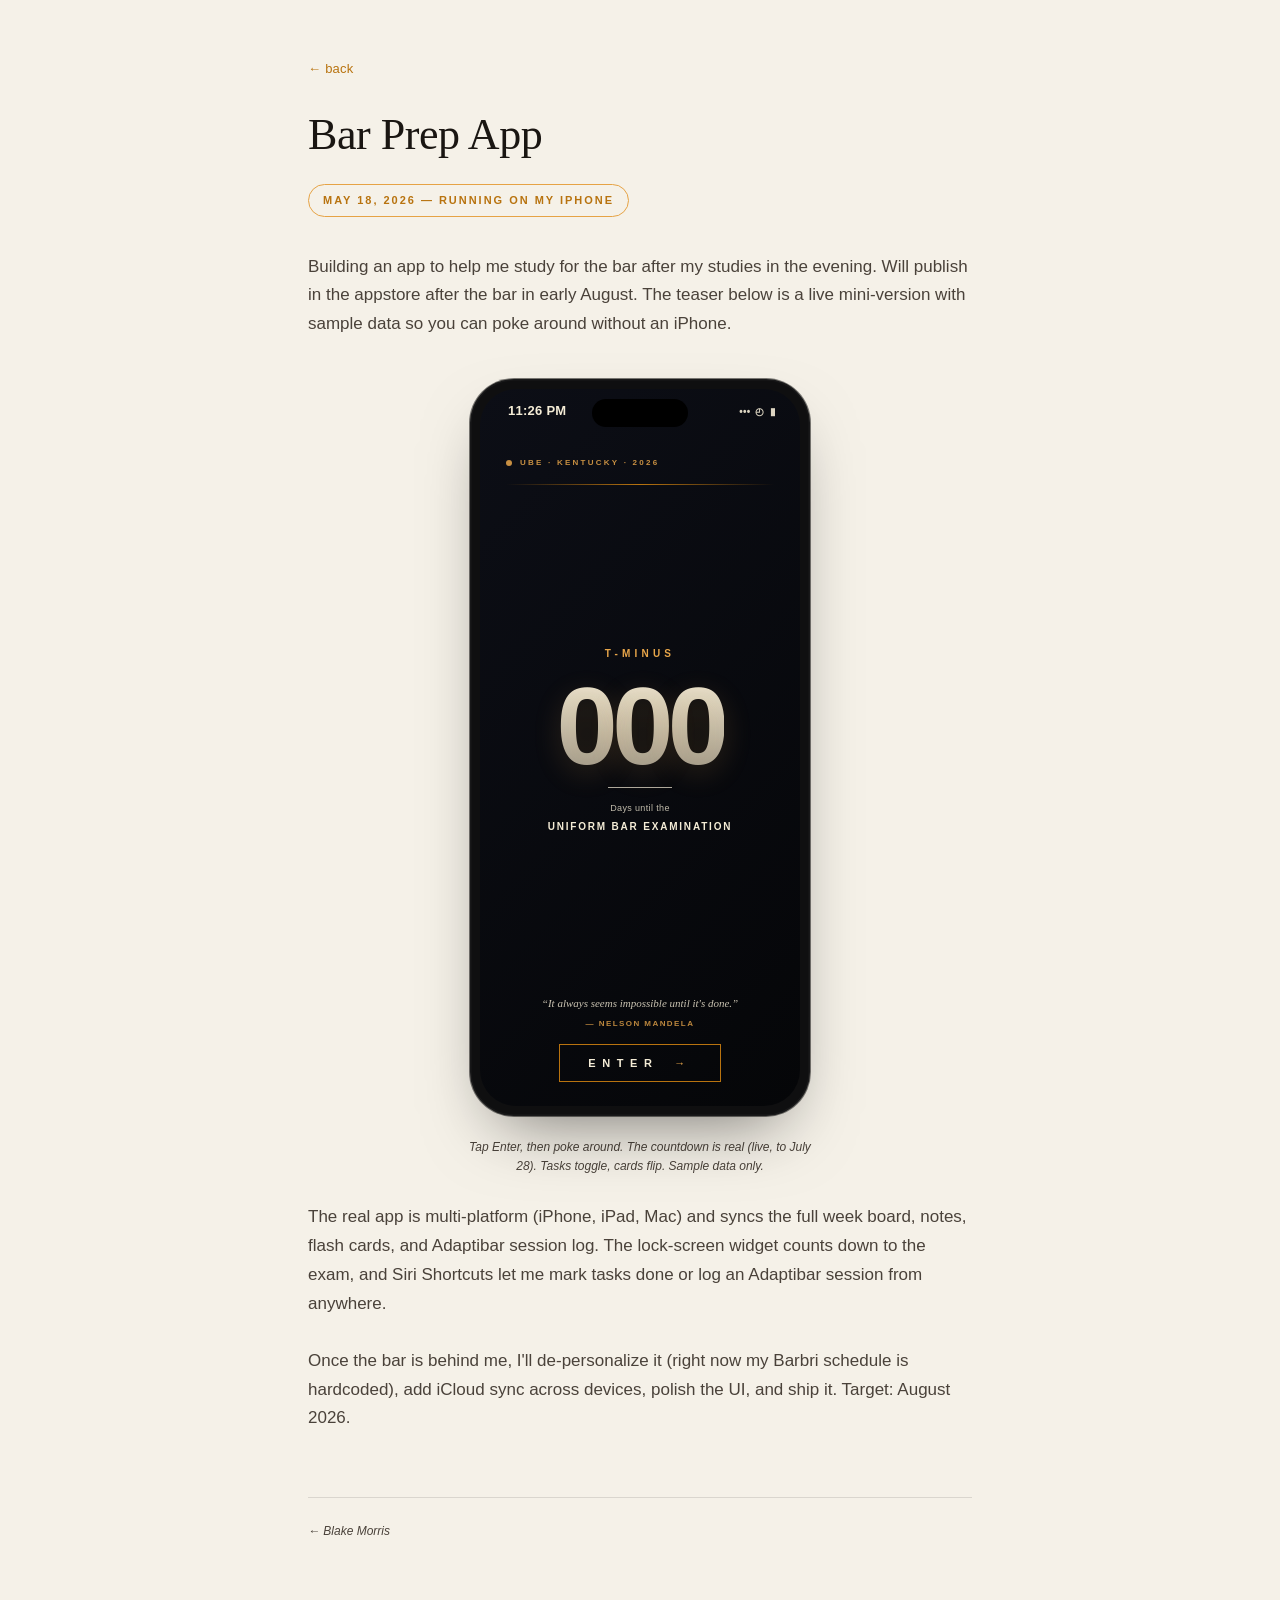
==== bar-prep/index.html @ eddaba99 "Add interactive teaser to /bar-prep/ Embeds a phone-framed live demo with three tabs (Plan, Today, C" ====
<!DOCTYPE html>
<html lang="en">
<head>
    <meta charset="UTF-8">
    <meta name="viewport" content="width=device-width, initial-scale=1, viewport-fit=cover">
    <title>Bar Prep App — Blake Morris</title>
    <meta name="description" content="An app to help me study for the bar exam. Live interactive demo. Will publish in the App Store after July 2026.">
    <meta name="theme-color" content="#f5f1e8">
    <meta property="og:type" content="website">
    <meta property="og:title" content="Bar Prep App">
    <meta property="og:description" content="An app to help me study for the bar exam. Live interactive demo. Will publish in the App Store after July 2026.">
    <meta property="og:url" content="https://blakewmorrisuk.github.io/bar-prep/">
    <meta name="twitter:card" content="summary">
    <link rel="stylesheet" href="/style.css">
    <link rel="stylesheet" href="/bar-prep/teaser.css">
</head>
<body>
    <main class="page page--sub">
        <a href="/" class="back-link">&larr; back</a>

        <h1 class="sub-title">Bar Prep App</h1>

        <span class="status-strip">May 18, 2026 — running on my iPhone</span>

        <p class="sub-body">Building an app to help me study for the bar after my studies in the evening. Will publish in the appstore after the bar in early August. The teaser below is a live mini-version with sample data so you can poke around without an iPhone.</p>

        <div class="teaser" aria-label="Interactive demo of the Bar Prep App">
            <div class="phone">
                <div class="phone-screen">
                    <div class="phone-notch" aria-hidden="true"></div>
                    <div class="phone-status">
                        <span class="phone-status-time">9:41</span>
                        <span class="phone-status-icons">
                            <span aria-hidden="true">•••</span>
                            <span aria-hidden="true">◴</span>
                            <span aria-hidden="true">▮</span>
                        </span>
                    </div>
                    <div class="phone-content" role="region" aria-live="polite"></div>
                    <nav class="tab-bar" aria-label="App tabs">
                        <button class="tab-btn active" data-action="tab" data-tab="plan" type="button">
                            <span class="tab-btn-icon" aria-hidden="true">▦</span>
                            <span class="tab-btn-label">Plan</span>
                        </button>
                        <button class="tab-btn" data-action="tab" data-tab="today" type="button">
                            <span class="tab-btn-icon" aria-hidden="true">☀</span>
                            <span class="tab-btn-label">Today</span>
                        </button>
                        <button class="tab-btn" data-action="tab" data-tab="cards" type="button">
                            <span class="tab-btn-icon" aria-hidden="true">▤</span>
                            <span class="tab-btn-label">Cards</span>
                        </button>
                    </nav>
                </div>
            </div>
            <p class="teaser-caption">Tap Enter, then poke around. The countdown is real (live, to July 28). Tasks toggle, cards flip. Sample data only.</p>
        </div>

        <p class="sub-body">The real app is multi-platform (iPhone, iPad, Mac) and syncs the full week board, notes, flash cards, and Adaptibar session log. The lock-screen widget counts down to the exam, and Siri Shortcuts let me mark tasks done or log an Adaptibar session from anywhere.</p>

        <p class="sub-body">Once the bar is behind me, I'll de-personalize it (right now my Barbri schedule is hardcoded), add iCloud sync across devices, polish the UI, and ship it. Target: August 2026.</p>

        <footer class="page-footer">
            <a href="/" style="color: var(--ink-soft); text-decoration: none;">&larr; Blake Morris</a>
        </footer>
    </main>

    <script src="/bar-prep/teaser.js" defer></script>
</body>
</html>
---- style.css ----
:root {
    --bg: #f5f1e8;
    --paper: #faf6ec;
    --ink: #1a1612;
    --ink-soft: #4a423a;
    --rule: rgba(26, 22, 18, 0.12);
    --amber: #b8730f;
    --amber-soft: #e6a345;
    --serif: "Iowan Old Style", "Charter", "Palatino Linotype", "Palatino", "Georgia", serif;
    --sans: -apple-system, BlinkMacSystemFont, "SF Pro Text", "Helvetica Neue", "Inter", Arial, sans-serif;
}

* { box-sizing: border-box; margin: 0; padding: 0; }

html { -webkit-text-size-adjust: 100%; }

body {
    background: var(--bg);
    color: var(--ink);
    font-family: var(--sans);
    font-size: 16px;
    line-height: 1.55;
    min-height: 100vh;
    -webkit-font-smoothing: antialiased;
    text-rendering: optimizeLegibility;
}

a { color: var(--amber); }

.page {
    max-width: 960px;
    margin: 0 auto;
    padding: 56px 28px 80px;
}

.page-header {
    border-bottom: 1px solid var(--rule);
    padding-bottom: 28px;
    margin-bottom: 48px;
}

.eyebrow {
    font-size: 10px;
    font-weight: 700;
    letter-spacing: 0.22em;
    text-transform: uppercase;
    color: var(--amber);
    margin-bottom: 18px;
}

h1.name {
    font-family: var(--serif);
    font-size: clamp(36px, 7vw, 52px);
    font-weight: 400;
    letter-spacing: -0.01em;
    margin-bottom: 8px;
    line-height: 1.05;
}

.subtitle {
    font-family: var(--serif);
    font-style: italic;
    font-size: 16px;
    color: var(--ink-soft);
}

.projects {
    display: grid;
    gap: 22px;
}

@media (min-width: 720px) {
    .projects { grid-template-columns: 1fr 1fr; gap: 24px; }
    .project--featured { grid-column: 1 / -1; }
}

.project {
    display: block;
    text-decoration: none;
    color: inherit;
    background: var(--paper);
    border: 1px solid var(--rule);
    padding: 28px 26px;
    border-radius: 4px;
    transition: transform .14s ease, border-color .14s ease, box-shadow .14s ease;
}

.project:hover,
.project:focus-visible {
    transform: translateY(-2px);
    border-color: var(--amber-soft);
    box-shadow: 0 10px 28px -18px rgba(26, 22, 18, 0.45);
    outline: none;
}

.project-title {
    font-family: var(--serif);
    font-size: 24px;
    font-weight: 500;
    margin-bottom: 12px;
    letter-spacing: -0.005em;
    color: var(--ink);
}

.project-desc {
    font-size: 14.5px;
    color: var(--ink-soft);
    line-height: 1.6;
}

.page-footer {
    margin-top: 64px;
    padding-top: 24px;
    border-top: 1px solid var(--rule);
    font-size: 12px;
    color: var(--ink-soft);
    font-style: italic;
}

/* Sub-page styling */
.page--sub {
    max-width: 720px;
}

.back-link {
    display: inline-block;
    font-size: 13px;
    color: var(--amber);
    text-decoration: none;
    margin-bottom: 32px;
    letter-spacing: 0.02em;
}

.back-link:hover {
    text-decoration: underline;
}

.sub-title {
    font-family: var(--serif);
    font-size: clamp(32px, 6vw, 44px);
    font-weight: 400;
    margin-bottom: 24px;
    letter-spacing: -0.01em;
    line-height: 1.1;
}

.sub-body {
    font-size: 17px;
    line-height: 1.7;
    color: var(--ink-soft);
    margin-bottom: 28px;
}

.status-strip {
    display: inline-block;
    font-size: 11px;
    font-weight: 700;
    letter-spacing: 0.18em;
    text-transform: uppercase;
    color: var(--amber);
    padding: 7px 14px;
    border: 1px solid var(--amber-soft);
    border-radius: 999px;
    margin-bottom: 36px;
}

.screenshots {
    display: grid;
    grid-template-columns: repeat(auto-fit, minmax(180px, 1fr));
    gap: 18px;
    margin: 32px 0 40px;
}

.screenshot-slot {
    aspect-ratio: 9 / 19.5;
    background: var(--paper);
    border: 1px dashed var(--rule);
    border-radius: 18px;
    display: flex;
    align-items: center;
    justify-content: center;
    font-size: 10px;
    font-weight: 700;
    letter-spacing: 0.14em;
    text-transform: uppercase;
    color: var(--ink-soft);
    opacity: 0.45;
}

/* PorOvr 'not ready' page — deliberately silly */
.notready {
    background: var(--bg);
    min-height: 100vh;
    display: flex;
    align-items: center;
    justify-content: center;
    padding: 24px;
    overflow: hidden;
}

.notready-text {
    font-family: var(--sans);
    font-size: clamp(40px, 14vw, 160px);
    font-weight: 900;
    letter-spacing: -0.045em;
    text-align: center;
    line-height: 0.95;
    color: var(--ink);
    transform: rotate(-3.5deg);
    user-select: none;
}
---- bar-prep/teaser.css ----
/* === Phone teaser ============================================== */

.teaser {
    --bone: #f4ecd6;
    --muted: #6a635a;
    --amber: #e8a64a;
    --amber-dim: #b8730f;
    --phone-bg-1: #0c0e16;
    --phone-bg-2: #050608;
    --pane: rgba(244, 236, 214, 0.06);
    --pane-strong: rgba(244, 236, 214, 0.10);
    --rule-dark: rgba(244, 236, 214, 0.10);

    display: flex;
    flex-direction: column;
    align-items: center;
    margin: 40px 0 28px;
}

.phone {
    width: clamp(280px, 38vw, 340px);
    aspect-ratio: 9 / 19.5;
    background: #0f0f10;
    border-radius: 44px;
    padding: 10px;
    box-shadow:
        0 30px 70px -28px rgba(0, 0, 0, 0.55),
        0 0 0 1.5px rgba(255, 255, 255, 0.04) inset,
        0 0 0 1px rgba(0, 0, 0, 0.5);
    position: relative;
}

.phone-screen {
    width: 100%;
    height: 100%;
    background: linear-gradient(135deg, var(--phone-bg-1) 0%, var(--phone-bg-2) 100%);
    border-radius: 36px;
    overflow: hidden;
    position: relative;
    display: flex;
    flex-direction: column;
    color: var(--bone);
    font-family: -apple-system, BlinkMacSystemFont, "SF Pro Text", "Helvetica Neue", sans-serif;
    -webkit-font-smoothing: antialiased;
}

.phone-notch {
    position: absolute;
    top: 10px;
    left: 50%;
    transform: translateX(-50%);
    width: 96px;
    height: 28px;
    background: #000;
    border-radius: 18px;
    z-index: 20;
}

.phone-status {
    height: 44px;
    flex: 0 0 44px;
    display: flex;
    align-items: center;
    justify-content: space-between;
    padding: 0 24px 0 28px;
    font-size: 13px;
    font-weight: 600;
    letter-spacing: 0.02em;
    z-index: 5;
}

.phone-status-time { font-variant-numeric: tabular-nums; }

.phone-status-icons {
    display: flex;
    gap: 5px;
    align-items: center;
    font-size: 10px;
    opacity: 0.9;
}

.phone-content {
    flex: 1;
    overflow-y: auto;
    overflow-x: hidden;
    position: relative;
    -webkit-overflow-scrolling: touch;
}

.phone-content::-webkit-scrollbar { width: 0; }

.tab-bar {
    flex: 0 0 64px;
    display: flex;
    align-items: stretch;
    background: rgba(0, 0, 0, 0.35);
    border-top: 1px solid var(--rule-dark);
    padding: 6px 4px 14px;
    backdrop-filter: blur(12px);
    -webkit-backdrop-filter: blur(12px);
}

.tab-btn {
    flex: 1;
    background: none;
    border: none;
    color: var(--muted);
    display: flex;
    flex-direction: column;
    align-items: center;
    justify-content: center;
    gap: 3px;
    padding: 4px 2px;
    cursor: pointer;
    font-family: inherit;
    transition: color .12s ease;
}

.tab-btn:hover { color: var(--bone); }
.tab-btn.active { color: var(--amber); }

.tab-btn-icon {
    font-size: 18px;
    line-height: 1;
}

.tab-btn-label {
    font-size: 10px;
    font-weight: 600;
    letter-spacing: 0.04em;
}

/* === Splash screen ============================================ */

.splash {
    display: flex;
    flex-direction: column;
    height: 100%;
    padding: 16px 26px 24px;
    position: relative;
}

.splash-top {
    display: flex;
    align-items: center;
    gap: 8px;
    font-size: 8px;
    font-weight: 800;
    letter-spacing: 0.28em;
    text-transform: uppercase;
    color: var(--amber);
    opacity: 0.85;
    margin-top: 8px;
}

.splash-dot {
    width: 6px;
    height: 6px;
    border-radius: 50%;
    background: var(--amber);
    animation: pulse 2.4s ease-in-out infinite;
}

@keyframes pulse {
    0%, 100% { opacity: 0.55; }
    50%      { opacity: 1; }
}

.splash-rule {
    height: 1px;
    background: linear-gradient(to right, transparent, var(--amber-dim), transparent);
    margin-top: 14px;
}

.splash-hero {
    flex: 1;
    display: flex;
    flex-direction: column;
    justify-content: center;
    align-items: center;
    text-align: center;
}

.splash-tminus {
    font-size: 10px;
    font-weight: 900;
    letter-spacing: 0.42em;
    text-transform: uppercase;
    color: var(--amber);
    margin-bottom: 10px;
}

.splash-digits {
    font-size: clamp(72px, 22vw, 110px);
    font-weight: 900;
    letter-spacing: -0.05em;
    font-variant-numeric: tabular-nums;
    line-height: 1;
    background: linear-gradient(to bottom, var(--bone) 0%, rgba(244, 236, 214, 0.6) 100%);
    -webkit-background-clip: text;
    background-clip: text;
    -webkit-text-fill-color: transparent;
    text-shadow: 0 8px 28px rgba(232, 166, 74, 0.18);
}

.splash-rule-small {
    width: 64px;
    height: 1px;
    background: rgba(244, 236, 214, 0.7);
    margin: 6px 0 14px;
}

.splash-caption {
    font-size: 9px;
    color: rgba(244, 236, 214, 0.78);
    letter-spacing: 0.04em;
}

.splash-caption-big {
    font-size: 10px;
    font-weight: 800;
    letter-spacing: 0.18em;
    text-transform: uppercase;
    color: var(--bone);
    margin-top: 3px;
}

.splash-bottom {
    display: flex;
    flex-direction: column;
    align-items: center;
    gap: 14px;
}

.splash-quote {
    font-family: "Iowan Old Style", "Charter", "Palatino", "Georgia", serif;
    font-style: italic;
    font-size: 11px;
    color: rgba(244, 236, 214, 0.82);
    text-align: center;
    line-height: 1.5;
    padding: 0 8px;
}

.splash-quote-author {
    font-family: -apple-system, BlinkMacSystemFont, sans-serif;
    font-style: normal;
    font-size: 8px;
    font-weight: 700;
    letter-spacing: 0.18em;
    text-transform: uppercase;
    color: var(--amber);
    margin-top: 6px;
    opacity: 0.8;
}

.splash-enter {
    background: transparent;
    border: 1px solid var(--amber-dim);
    color: var(--bone);
    padding: 12px 28px;
    font-family: inherit;
    font-size: 11px;
    font-weight: 800;
    letter-spacing: 0.6em;
    text-transform: uppercase;
    cursor: pointer;
    transition: background .14s ease, color .14s ease;
}

.splash-enter:hover {
    background: var(--amber);
    color: #000;
}

.splash-enter-arrow {
    color: var(--amber);
    margin-left: 6px;
}

.splash-enter:hover .splash-enter-arrow { color: #000; }

/* === Tab screens ============================================== */

.screen-header {
    padding: 18px 18px 12px;
    border-bottom: 1px solid var(--rule-dark);
    background: rgba(0, 0, 0, 0.18);
}

.screen-header-title {
    font-size: 16px;
    font-weight: 700;
    letter-spacing: 0.01em;
    color: var(--bone);
}

.screen-header-sub {
    font-size: 10px;
    color: var(--muted);
    margin-top: 2px;
    letter-spacing: 0.02em;
}

.screen-body {
    padding: 12px 12px 24px;
}

/* === Plan tab ================================================== */

.plan-nav {
    display: flex;
    align-items: center;
    justify-content: space-between;
    padding: 0 12px;
}

.plan-nav-week {
    text-align: center;
}

.plan-nav-week-label {
    font-size: 14px;
    font-weight: 700;
    color: var(--bone);
}

.plan-nav-week-meta {
    font-size: 9px;
    color: var(--muted);
    margin-top: 1px;
}

.plan-nav-arrow {
    background: none;
    border: none;
    color: var(--muted);
    font-size: 16px;
    cursor: pointer;
    padding: 4px 6px;
}

.day-card {
    background: var(--pane);
    border-radius: 12px;
    padding: 0;
    margin: 8px 4px;
    overflow: hidden;
    border: 1px solid transparent;
    transition: border-color .14s ease, background .14s ease;
}

.day-card.is-today {
    background: var(--pane-strong);
    border-color: rgba(232, 166, 74, 0.32);
}

.day-header {
    display: flex;
    align-items: center;
    gap: 10px;
    padding: 10px 12px;
}

.day-spine {
    width: 3px;
    height: 26px;
    background: rgba(244, 236, 214, 0.18);
    border-radius: 2px;
    flex-shrink: 0;
}

.day-card.is-today .day-spine { background: var(--amber); }

.day-name {
    font-size: 13px;
    font-weight: 700;
    color: var(--bone);
}

.day-date {
    font-size: 9px;
    color: var(--muted);
    margin-top: 1px;
}

.day-today-tag {
    font-size: 8px;
    font-weight: 800;
    letter-spacing: 0.1em;
    color: var(--amber);
    background: rgba(232, 166, 74, 0.16);
    padding: 1px 5px;
    border-radius: 999px;
    margin-left: 6px;
    vertical-align: 2px;
}

.day-count {
    margin-left: auto;
    font-size: 10px;
    color: var(--muted);
    font-variant-numeric: tabular-nums;
}

.day-tasks {
    border-top: 1px solid var(--rule-dark);
}

.task-row {
    display: flex;
    align-items: flex-start;
    gap: 10px;
    padding: 9px 12px;
    cursor: pointer;
    border-bottom: 1px solid var(--rule-dark);
    -webkit-user-select: none;
    user-select: none;
    transition: background .12s ease;
}

.task-row:last-child { border-bottom: none; }

.task-row:hover { background: rgba(255, 255, 255, 0.025); }

.task-checkbox {
    width: 18px;
    height: 18px;
    border-radius: 4px;
    border: 1.5px solid rgba(244, 236, 214, 0.45);
    background: transparent;
    flex-shrink: 0;
    display: flex;
    align-items: center;
    justify-content: center;
    margin-top: 1px;
    transition: background .12s ease, border-color .12s ease;
}

.task-row.done .task-checkbox {
    background: var(--task-color, var(--amber));
    border-color: var(--task-color, var(--amber));
}

.task-checkbox-check {
    color: #fff;
    font-size: 11px;
    font-weight: 900;
    line-height: 1;
    opacity: 0;
    transition: opacity .12s ease;
}

.task-row.done .task-checkbox-check { opacity: 1; }

.task-body {
    flex: 1;
    min-width: 0;
}

.task-text {
    font-size: 12px;
    line-height: 1.4;
    color: var(--bone);
    word-break: break-word;
}

.task-row.done .task-text {
    color: var(--muted);
    text-decoration: line-through;
    text-decoration-color: var(--muted);
}

.task-meta {
    display: flex;
    align-items: center;
    gap: 5px;
    margin-top: 3px;
    font-size: 9px;
    color: var(--muted);
}

.task-dot {
    width: 5px;
    height: 5px;
    border-radius: 50%;
    background: var(--task-color, var(--amber));
    flex-shrink: 0;
}

/* === Today tab ================================================ */

.today-section-header {
    font-size: 9px;
    font-weight: 800;
    letter-spacing: 0.22em;
    text-transform: uppercase;
    color: var(--muted);
    padding: 16px 14px 6px;
}

.today-card {
    background: var(--pane);
    border-radius: 12px;
    margin: 4px 4px 16px;
    overflow: hidden;
}

.today-empty {
    padding: 14px 16px;
    font-size: 11px;
    color: var(--muted);
}

/* === Cards tab ================================================= */

.cards-meta {
    display: flex;
    justify-content: space-between;
    align-items: baseline;
    padding: 10px 16px 8px;
    font-size: 9px;
    font-weight: 700;
    letter-spacing: 0.18em;
    text-transform: uppercase;
    color: var(--muted);
}

.cards-meta-count { color: var(--bone); }

.card-stage {
    perspective: 1000px;
    padding: 4px 16px 16px;
}

.flash-card {
    width: 100%;
    aspect-ratio: 5 / 6.5;
    position: relative;
    transform-style: preserve-3d;
    transition: transform .55s cubic-bezier(0.25, 0.5, 0.4, 1);
    cursor: pointer;
}

.flash-card.flipped { transform: rotateY(180deg); }

.flash-face {
    position: absolute;
    inset: 0;
    backface-visibility: hidden;
    -webkit-backface-visibility: hidden;
    background: var(--pane-strong);
    border: 1.5px solid var(--card-color, rgba(232, 166, 74, 0.55));
    border-radius: 14px;
    padding: 18px 18px 22px;
    display: flex;
    flex-direction: column;
    overflow: hidden;
}

.flash-face-back { transform: rotateY(180deg); }

.flash-face-eyebrow {
    display: flex;
    align-items: center;
    gap: 6px;
    font-size: 9px;
    font-weight: 700;
    letter-spacing: 0.18em;
    text-transform: uppercase;
    color: var(--muted);
    margin-bottom: 4px;
}

.flash-face-eyebrow-dot {
    width: 5px;
    height: 5px;
    border-radius: 50%;
    background: var(--card-color, var(--amber));
}

.flash-face-label {
    font-size: 8px;
    font-weight: 800;
    letter-spacing: 0.22em;
    color: var(--muted);
    margin-top: auto;
    text-align: right;
}

.flash-face-text {
    flex: 1;
    display: flex;
    align-items: center;
    justify-content: center;
    text-align: center;
    color: var(--bone);
    font-size: 14px;
    line-height: 1.45;
    padding: 8px 4px;
}

.flash-face-back .flash-face-text {
    font-size: 12px;
    font-weight: 400;
    line-height: 1.55;
    color: rgba(244, 236, 214, 0.92);
}

.cards-nav {
    display: flex;
    align-items: center;
    justify-content: space-between;
    padding: 6px 18px 0;
}

.cards-nav-btn {
    background: none;
    border: 1px solid var(--rule-dark);
    color: var(--bone);
    width: 36px;
    height: 36px;
    border-radius: 50%;
    cursor: pointer;
    font-size: 14px;
    display: flex;
    align-items: center;
    justify-content: center;
    transition: border-color .12s ease, color .12s ease;
}

.cards-nav-btn:hover {
    border-color: var(--amber);
    color: var(--amber);
}

.cards-nav-hint {
    font-size: 9px;
    color: var(--muted);
    letter-spacing: 0.06em;
    font-style: italic;
}

/* === Caption beneath phone ==================================== */

.teaser-caption {
    margin-top: 22px;
    font-size: 12px;
    color: var(--ink-soft);
    font-style: italic;
    text-align: center;
    max-width: 360px;
    line-height: 1.55;
}
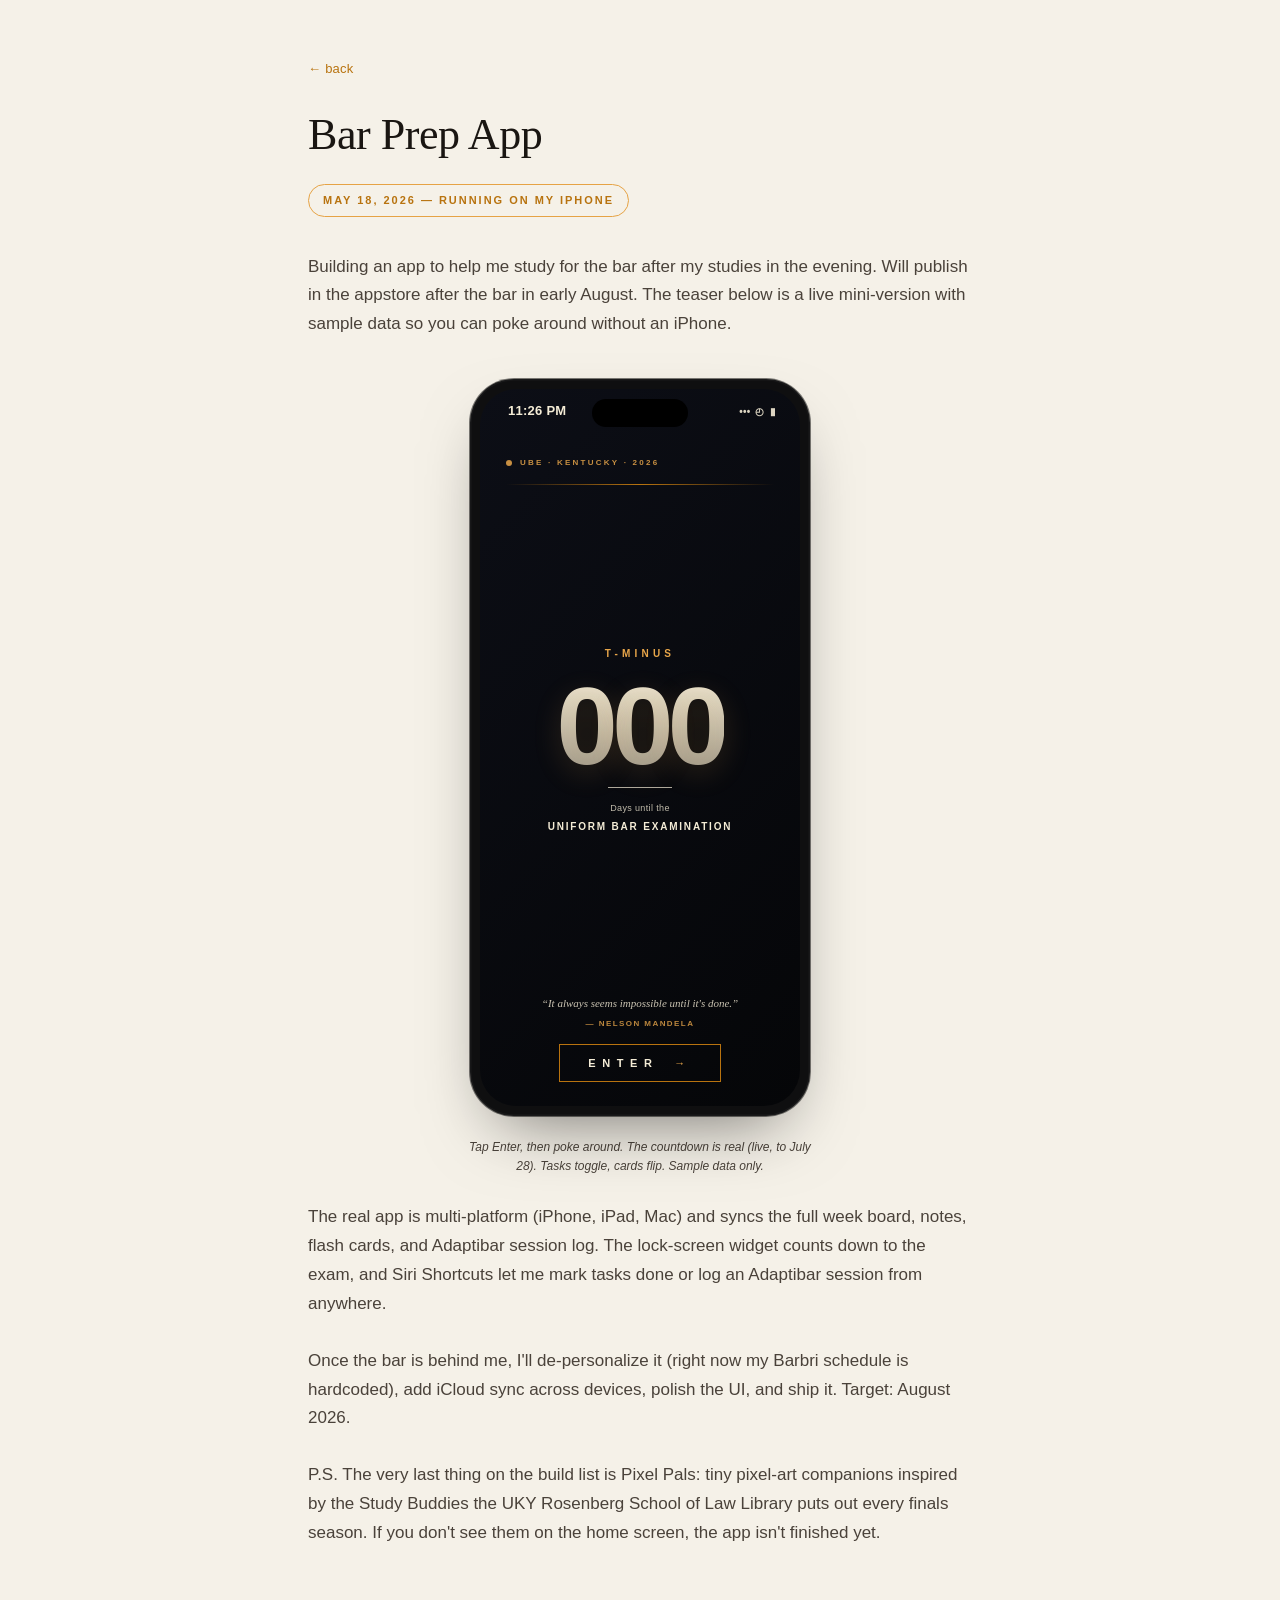
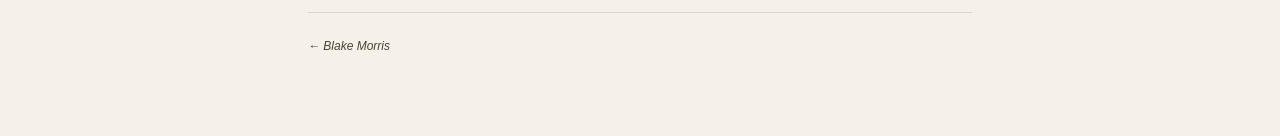
==== commit 2ef7bef4: "Tighter Letters copy, header reshuffle, Pixel Pals P.S." ====
--- a/bar-prep/index.html
+++ b/bar-prep/index.html
@@ -60,6 +60,8 @@
 
         <p class="sub-body">Once the bar is behind me, I'll de-personalize it (right now my Barbri schedule is hardcoded), add iCloud sync across devices, polish the UI, and ship it. Target: August 2026.</p>
 
+        <p class="sub-body">P.S. The very last thing on the build list is Pixel Pals: tiny pixel-art companions inspired by the Study Buddies the UKY Rosenberg School of Law Library puts out every finals season. If you don't see them on the home screen, the app isn't finished yet.</p>
+
         <footer class="page-footer">
             <a href="/" style="color: var(--ink-soft); text-decoration: none;">&larr; Blake Morris</a>
         </footer>
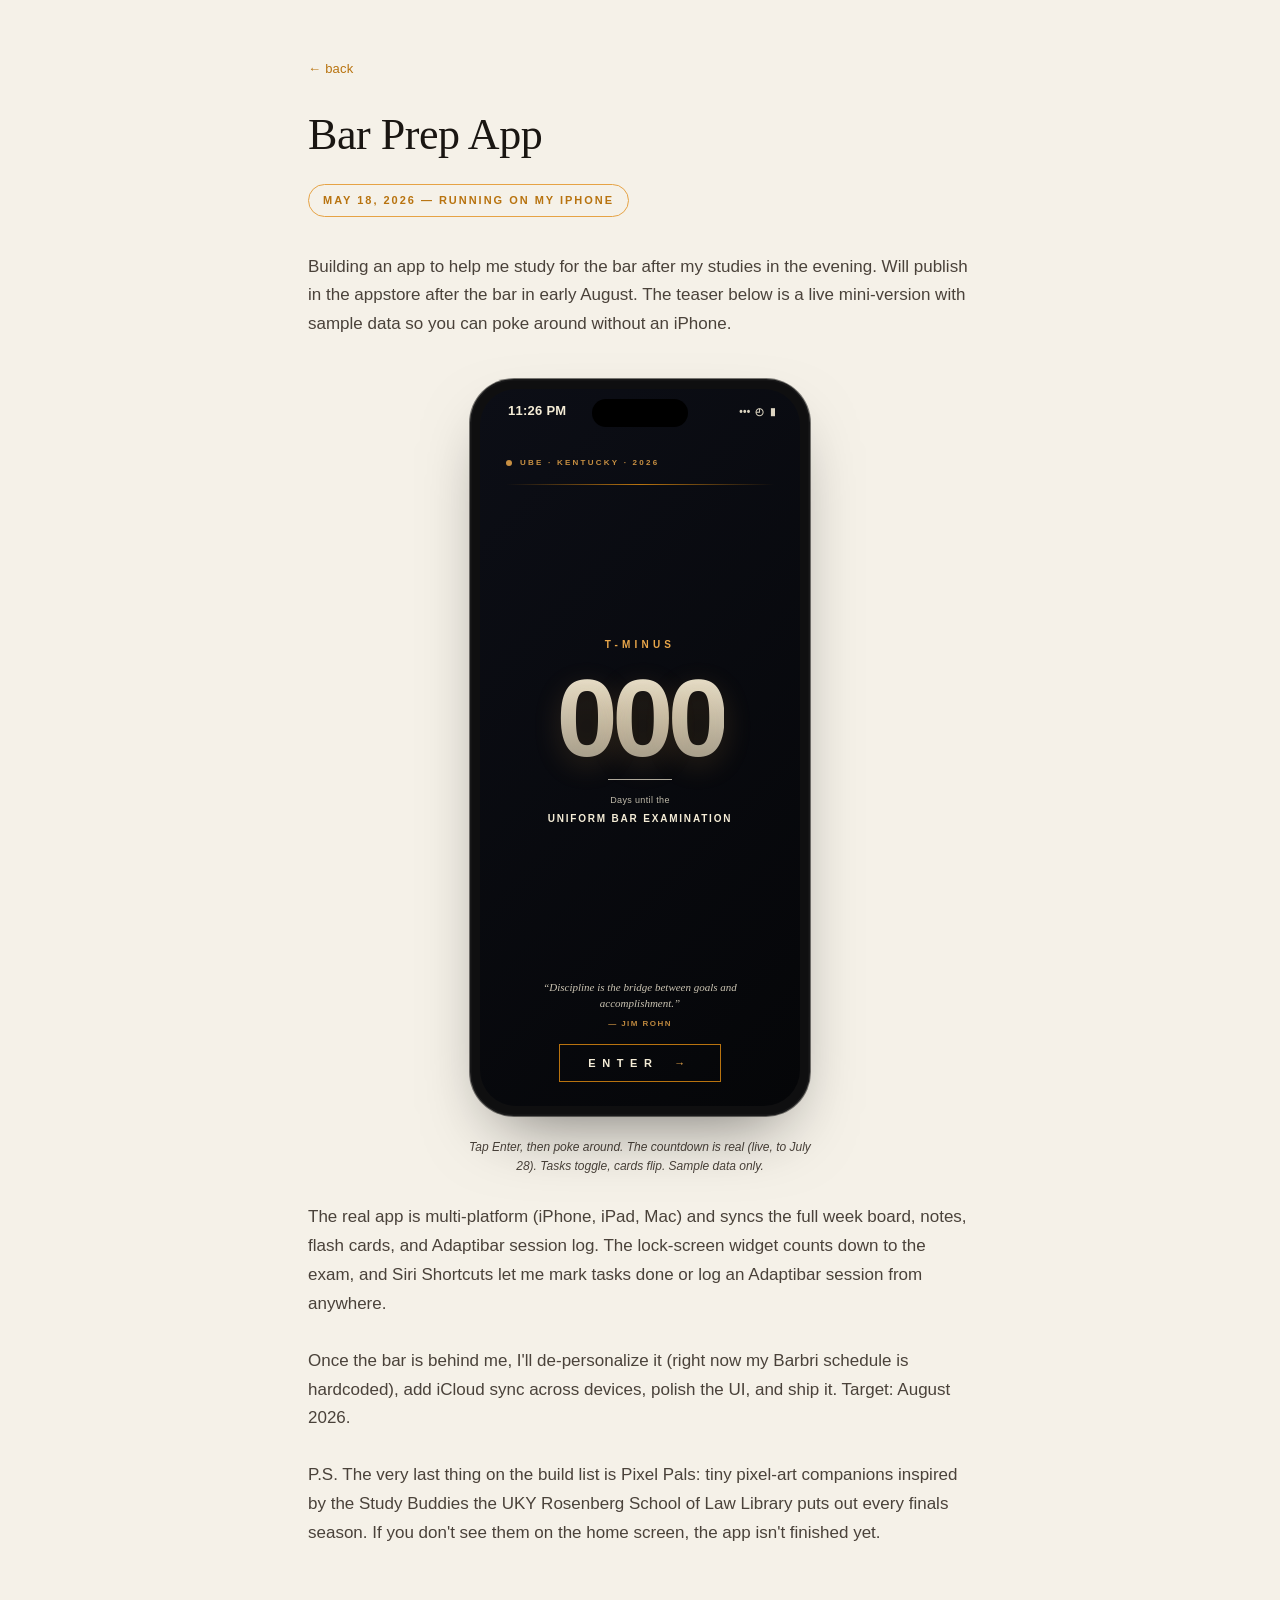
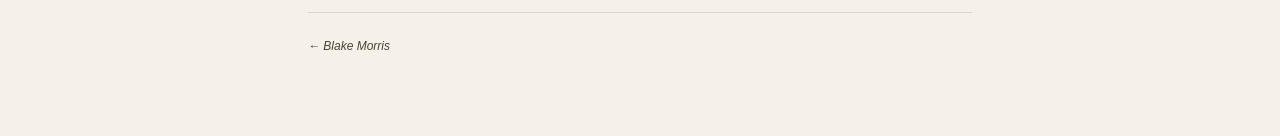
==== commit ae38accb: "Fix teaser scroll + confetti, full-width dino, cache-bust" ====
--- a/bar-prep/index.html
+++ b/bar-prep/index.html
@@ -11,8 +11,8 @@
     <meta property="og:description" content="An app to help me study for the bar exam. Live interactive demo. Will publish in the App Store after July 2026.">
     <meta property="og:url" content="https://blakewmorrisuk.github.io/bar-prep/">
     <meta name="twitter:card" content="summary">
-    <link rel="stylesheet" href="/style.css">
-    <link rel="stylesheet" href="/bar-prep/teaser.css">
+    <link rel="stylesheet" href="/style.css?v=2">
+    <link rel="stylesheet" href="/bar-prep/teaser.css?v=2">
 </head>
 <body>
     <main class="page page--sub">
@@ -52,6 +52,8 @@
                         </button>
                     </nav>
                 </div>
+                <canvas class="fx-canvas" width="320" height="500" aria-hidden="true"></canvas>
+                <div class="hype-banner" aria-live="polite"><span class="hype-banner-text"></span></div>
             </div>
             <p class="teaser-caption">Tap Enter, then poke around. The countdown is real (live, to July 28). Tasks toggle, cards flip. Sample data only.</p>
         </div>
@@ -67,6 +69,6 @@
         </footer>
     </main>
 
-    <script src="/bar-prep/teaser.js" defer></script>
+    <script src="/bar-prep/teaser.js?v=2" defer></script>
 </body>
 </html>
--- a/style.css
+++ b/style.css
@@ -117,6 +117,60 @@
     font-style: italic;
 }
 
+/* === Dino game (easter egg) ===================================
+   The dino-game and m-mark live OUTSIDE the .page container so they can
+   stretch to the full viewport width. The page header + project cards stay
+   inside .page (capped at 960px). */
+
+.dino-game {
+    margin-top: 64px;
+    padding-top: 32px;
+    border-top: 1px solid var(--rule);
+    display: flex;
+    flex-direction: column;
+    align-items: center;
+    width: 100%;
+}
+
+#dino-canvas {
+    display: block;
+    width: 100%;
+    aspect-ratio: 4 / 1;
+    background: var(--paper);
+    outline: none;
+    cursor: pointer;
+    touch-action: manipulation;
+    image-rendering: pixelated;
+    -ms-interpolation-mode: nearest-neighbor;
+}
+
+#dino-canvas:focus-visible {
+    box-shadow: inset 0 0 0 2px var(--amber-soft);
+}
+
+.dino-hint {
+    margin-top: 14px;
+    font-size: 10px;
+    letter-spacing: 0.22em;
+    text-transform: uppercase;
+    color: var(--ink-soft);
+    opacity: 0.65;
+}
+
+.m-mark {
+    margin-top: 96px;
+    padding-bottom: 56px;
+    text-align: center;
+    font-family: var(--serif);
+    font-weight: 700;
+    font-size: 24px;
+    color: var(--ink);
+    letter-spacing: 0.02em;
+    line-height: 1;
+    -webkit-user-select: none;
+    user-select: none;
+}
+
 /* Sub-page styling */
 .page--sub {
     max-width: 720px;
--- a/bar-prep/teaser.css
+++ b/bar-prep/teaser.css
@@ -641,6 +641,65 @@
     font-style: italic;
 }
 
+/* === Celebration overlays (confetti + hype banner) ============ */
+
+/* fx-canvas and hype-banner live outside .phone-screen (as siblings) so they
+   don't interfere with phone-content's flex/scroll on iOS Safari. They're
+   absolutely positioned inside .phone, which has 10px padding around the
+   phone-screen, a 44px status bar at the top, and a 64px tab bar at the bottom. */
+
+.fx-canvas {
+    position: absolute;
+    top: 54px;
+    left: 10px;
+    right: 10px;
+    bottom: 74px;
+    width: auto;
+    height: auto;
+    pointer-events: none;
+    z-index: 25;
+}
+
+.hype-banner {
+    position: absolute;
+    top: 54px;
+    bottom: 74px;
+    left: 10px;
+    right: 10px;
+    display: flex;
+    align-items: center;
+    justify-content: center;
+    pointer-events: none;
+    z-index: 30;
+    padding: 0 18px;
+}
+
+.hype-banner-text {
+    font-family: -apple-system, BlinkMacSystemFont, "SF Pro Display", "Helvetica Neue", sans-serif;
+    font-size: clamp(30px, 8.5vw, 44px);
+    font-weight: 900;
+    letter-spacing: -0.015em;
+    line-height: 1;
+    text-align: center;
+    white-space: nowrap;
+    padding: 4px 12px;
+
+    background: linear-gradient(135deg, #ffa84e 0%, #fb6f8a 45%, #b465d8 100%);
+    -webkit-background-clip: text;
+    background-clip: text;
+    -webkit-text-fill-color: transparent;
+    filter: drop-shadow(0 8px 22px rgba(232, 166, 74, 0.35));
+
+    opacity: 0;
+    transform: scale(0.5) rotate(-2deg);
+    transition: opacity 0.25s ease, transform 0.5s cubic-bezier(0.34, 1.56, 0.64, 1);
+}
+
+.hype-banner.show .hype-banner-text {
+    opacity: 1;
+    transform: scale(1) rotate(-2deg);
+}
+
 /* === Caption beneath phone ==================================== */
 
 .teaser-caption {
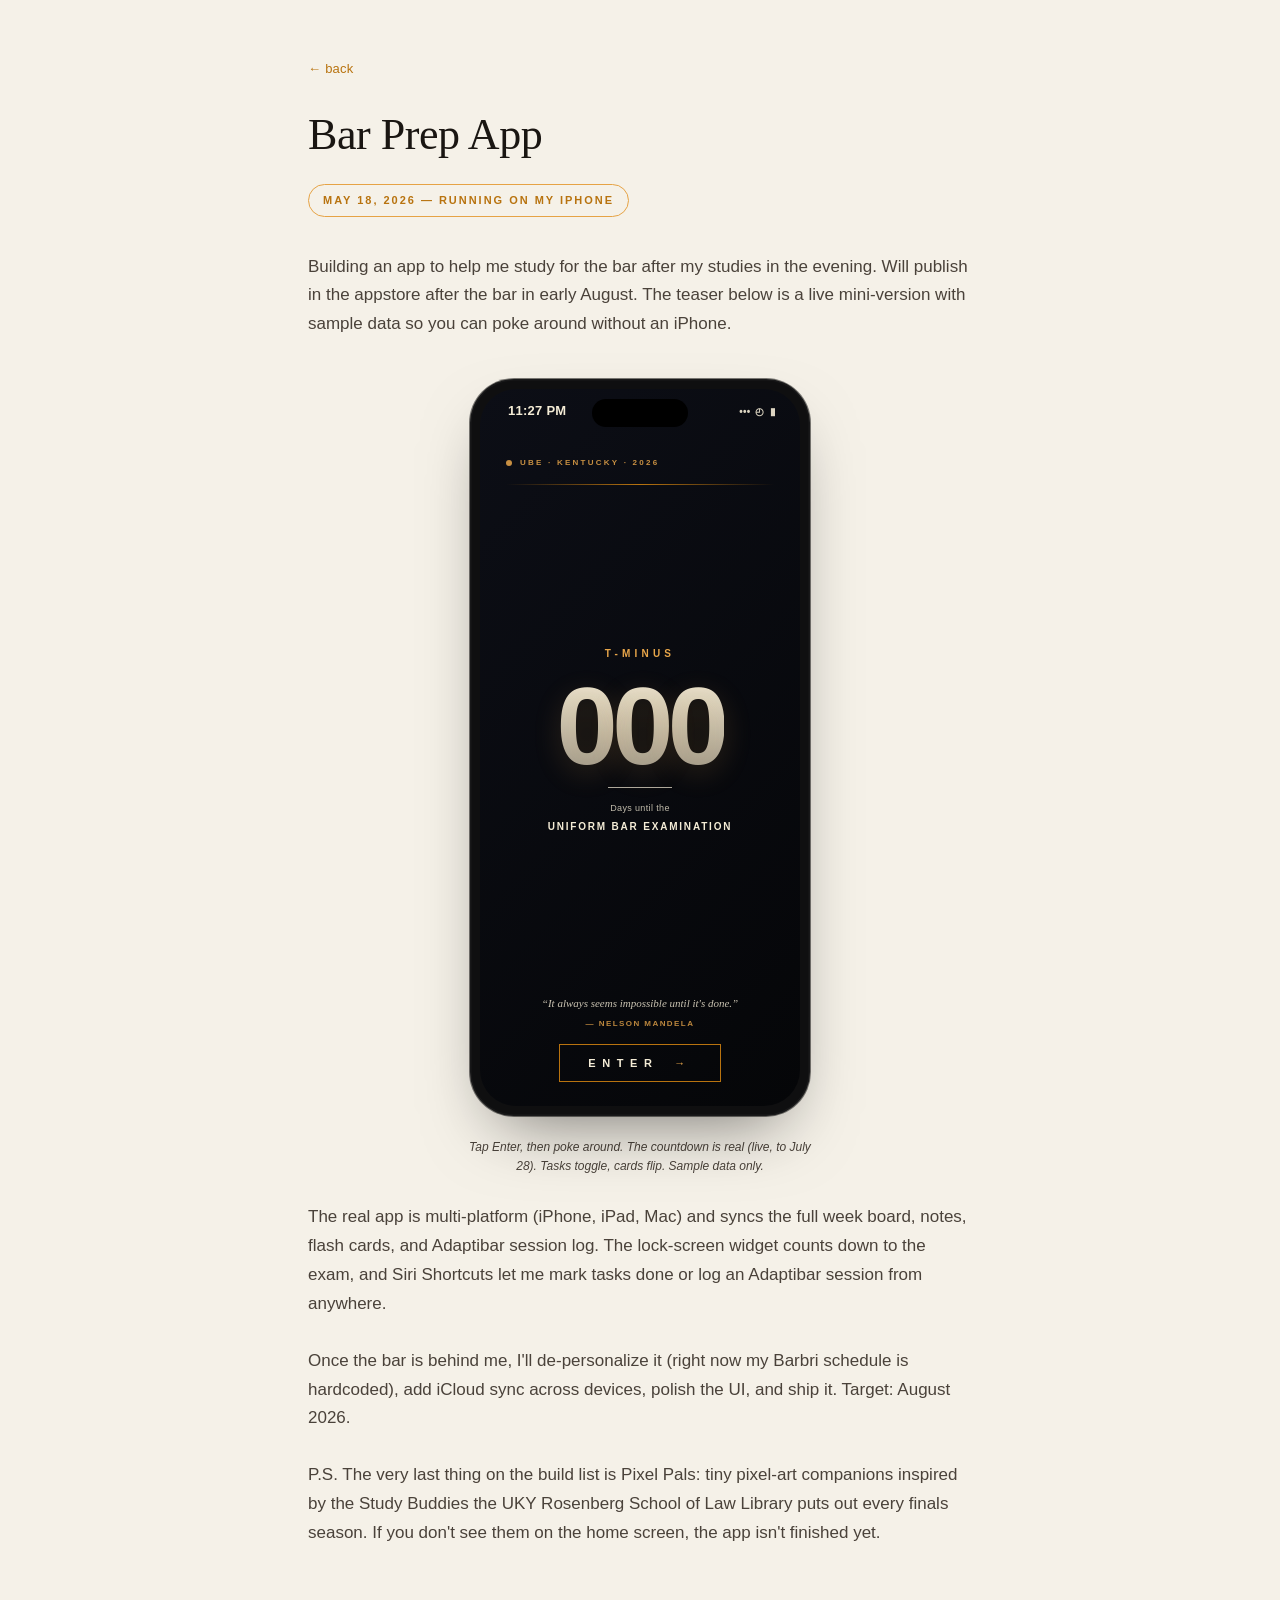
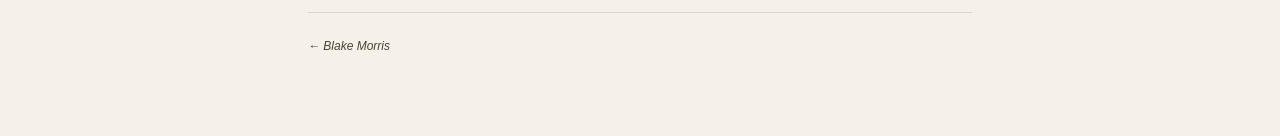
==== commit cbc0c5fd: "Teaser: DOM confetti, drop hype banner; landing: W (no period)" ====
--- a/bar-prep/index.html
+++ b/bar-prep/index.html
@@ -11,8 +11,8 @@
     <meta property="og:description" content="An app to help me study for the bar exam. Live interactive demo. Will publish in the App Store after July 2026.">
     <meta property="og:url" content="https://blakewmorrisuk.github.io/bar-prep/">
     <meta name="twitter:card" content="summary">
-    <link rel="stylesheet" href="/style.css?v=2">
-    <link rel="stylesheet" href="/bar-prep/teaser.css?v=2">
+    <link rel="stylesheet" href="/style.css?v=3">
+    <link rel="stylesheet" href="/bar-prep/teaser.css?v=3">
 </head>
 <body>
     <main class="page page--sub">
@@ -52,8 +52,6 @@
                         </button>
                     </nav>
                 </div>
-                <canvas class="fx-canvas" width="320" height="500" aria-hidden="true"></canvas>
-                <div class="hype-banner" aria-live="polite"><span class="hype-banner-text"></span></div>
             </div>
             <p class="teaser-caption">Tap Enter, then poke around. The countdown is real (live, to July 28). Tasks toggle, cards flip. Sample data only.</p>
         </div>
@@ -69,6 +67,6 @@
         </footer>
     </main>
 
-    <script src="/bar-prep/teaser.js?v=2" defer></script>
+    <script src="/bar-prep/teaser.js?v=3" defer></script>
 </body>
 </html>
--- a/style.css
+++ b/style.css
@@ -37,6 +37,7 @@
     border-bottom: 1px solid var(--rule);
     padding-bottom: 28px;
     margin-bottom: 48px;
+    text-align: center;
 }
 
 .eyebrow {
@@ -55,7 +56,15 @@
     letter-spacing: -0.01em;
     margin-bottom: 8px;
     line-height: 1.05;
-}
+    display: grid;
+    grid-template-columns: 1fr auto 1fr;
+    column-gap: 0.28em;
+    align-items: baseline;
+}
+
+h1.name .name-left  { text-align: right; }
+h1.name .name-pivot { text-align: center; }
+h1.name .name-right { text-align: left; }
 
 .subtitle {
     font-family: var(--serif);
@@ -117,10 +126,7 @@
     font-style: italic;
 }
 
-/* === Dino game (easter egg) ===================================
-   The dino-game and m-mark live OUTSIDE the .page container so they can
-   stretch to the full viewport width. The page header + project cards stay
-   inside .page (capped at 960px). */
+/* === Dino game (easter egg) =================================== */
 
 .dino-game {
     margin-top: 64px;
@@ -129,14 +135,16 @@
     display: flex;
     flex-direction: column;
     align-items: center;
-    width: 100%;
 }
 
 #dino-canvas {
     display: block;
     width: 100%;
+    max-width: 600px;
     aspect-ratio: 4 / 1;
     background: var(--paper);
+    border: 1px solid var(--rule);
+    border-radius: 4px;
     outline: none;
     cursor: pointer;
     touch-action: manipulation;
@@ -145,7 +153,8 @@
 }
 
 #dino-canvas:focus-visible {
-    box-shadow: inset 0 0 0 2px var(--amber-soft);
+    border-color: var(--amber-soft);
+    box-shadow: 0 0 0 2px var(--amber-soft);
 }
 
 .dino-hint {
@@ -161,11 +170,11 @@
     margin-top: 96px;
     padding-bottom: 56px;
     text-align: center;
-    font-family: var(--serif);
-    font-weight: 700;
-    font-size: 24px;
-    color: var(--ink);
-    letter-spacing: 0.02em;
+    font-family: var(--sans);
+    font-weight: 900;
+    font-size: 56px;
+    color: var(--ink);
+    letter-spacing: -0.03em;
     line-height: 1;
     -webkit-user-select: none;
     user-select: none;
--- a/bar-prep/teaser.css
+++ b/bar-prep/teaser.css
@@ -641,63 +641,32 @@
     font-style: italic;
 }
 
-/* === Celebration overlays (confetti + hype banner) ============ */
-
-/* fx-canvas and hype-banner live outside .phone-screen (as siblings) so they
-   don't interfere with phone-content's flex/scroll on iOS Safari. They're
-   absolutely positioned inside .phone, which has 10px padding around the
-   phone-screen, a 44px status bar at the top, and a 64px tab bar at the bottom. */
-
-.fx-canvas {
+/* === Confetti (DOM particles) ================================= */
+
+.confetti {
     position: absolute;
-    top: 54px;
-    left: 10px;
-    right: 10px;
-    bottom: 74px;
-    width: auto;
-    height: auto;
     pointer-events: none;
-    z-index: 25;
-}
-
-.hype-banner {
-    position: absolute;
-    top: 54px;
-    bottom: 74px;
-    left: 10px;
-    right: 10px;
-    display: flex;
-    align-items: center;
-    justify-content: center;
-    pointer-events: none;
-    z-index: 30;
-    padding: 0 18px;
-}
-
-.hype-banner-text {
-    font-family: -apple-system, BlinkMacSystemFont, "SF Pro Display", "Helvetica Neue", sans-serif;
-    font-size: clamp(30px, 8.5vw, 44px);
-    font-weight: 900;
-    letter-spacing: -0.015em;
-    line-height: 1;
-    text-align: center;
-    white-space: nowrap;
-    padding: 4px 12px;
-
-    background: linear-gradient(135deg, #ffa84e 0%, #fb6f8a 45%, #b465d8 100%);
-    -webkit-background-clip: text;
-    background-clip: text;
-    -webkit-text-fill-color: transparent;
-    filter: drop-shadow(0 8px 22px rgba(232, 166, 74, 0.35));
-
-    opacity: 0;
-    transform: scale(0.5) rotate(-2deg);
-    transition: opacity 0.25s ease, transform 0.5s cubic-bezier(0.34, 1.56, 0.64, 1);
-}
-
-.hype-banner.show .hype-banner-text {
-    opacity: 1;
-    transform: scale(1) rotate(-2deg);
+    z-index: 60;
+    transform: translate(-50%, -50%);
+    animation-name: confetti-pop;
+    animation-fill-mode: forwards;
+    animation-timing-function: cubic-bezier(0.32, 0.5, 0.6, 0.95);
+    will-change: transform, opacity;
+}
+
+@keyframes confetti-pop {
+    0%   {
+        transform: translate(-50%, -50%) rotate(0deg);
+        opacity: 1;
+    }
+    40%  {
+        transform: translate(calc(-50% + var(--dx-mid)), calc(-50% + var(--dy-mid))) rotate(calc(var(--rot) * 0.4));
+        opacity: 1;
+    }
+    100% {
+        transform: translate(calc(-50% + var(--dx-end)), calc(-50% + var(--dy-end))) rotate(var(--rot));
+        opacity: 0;
+    }
 }
 
 /* === Caption beneath phone ==================================== */
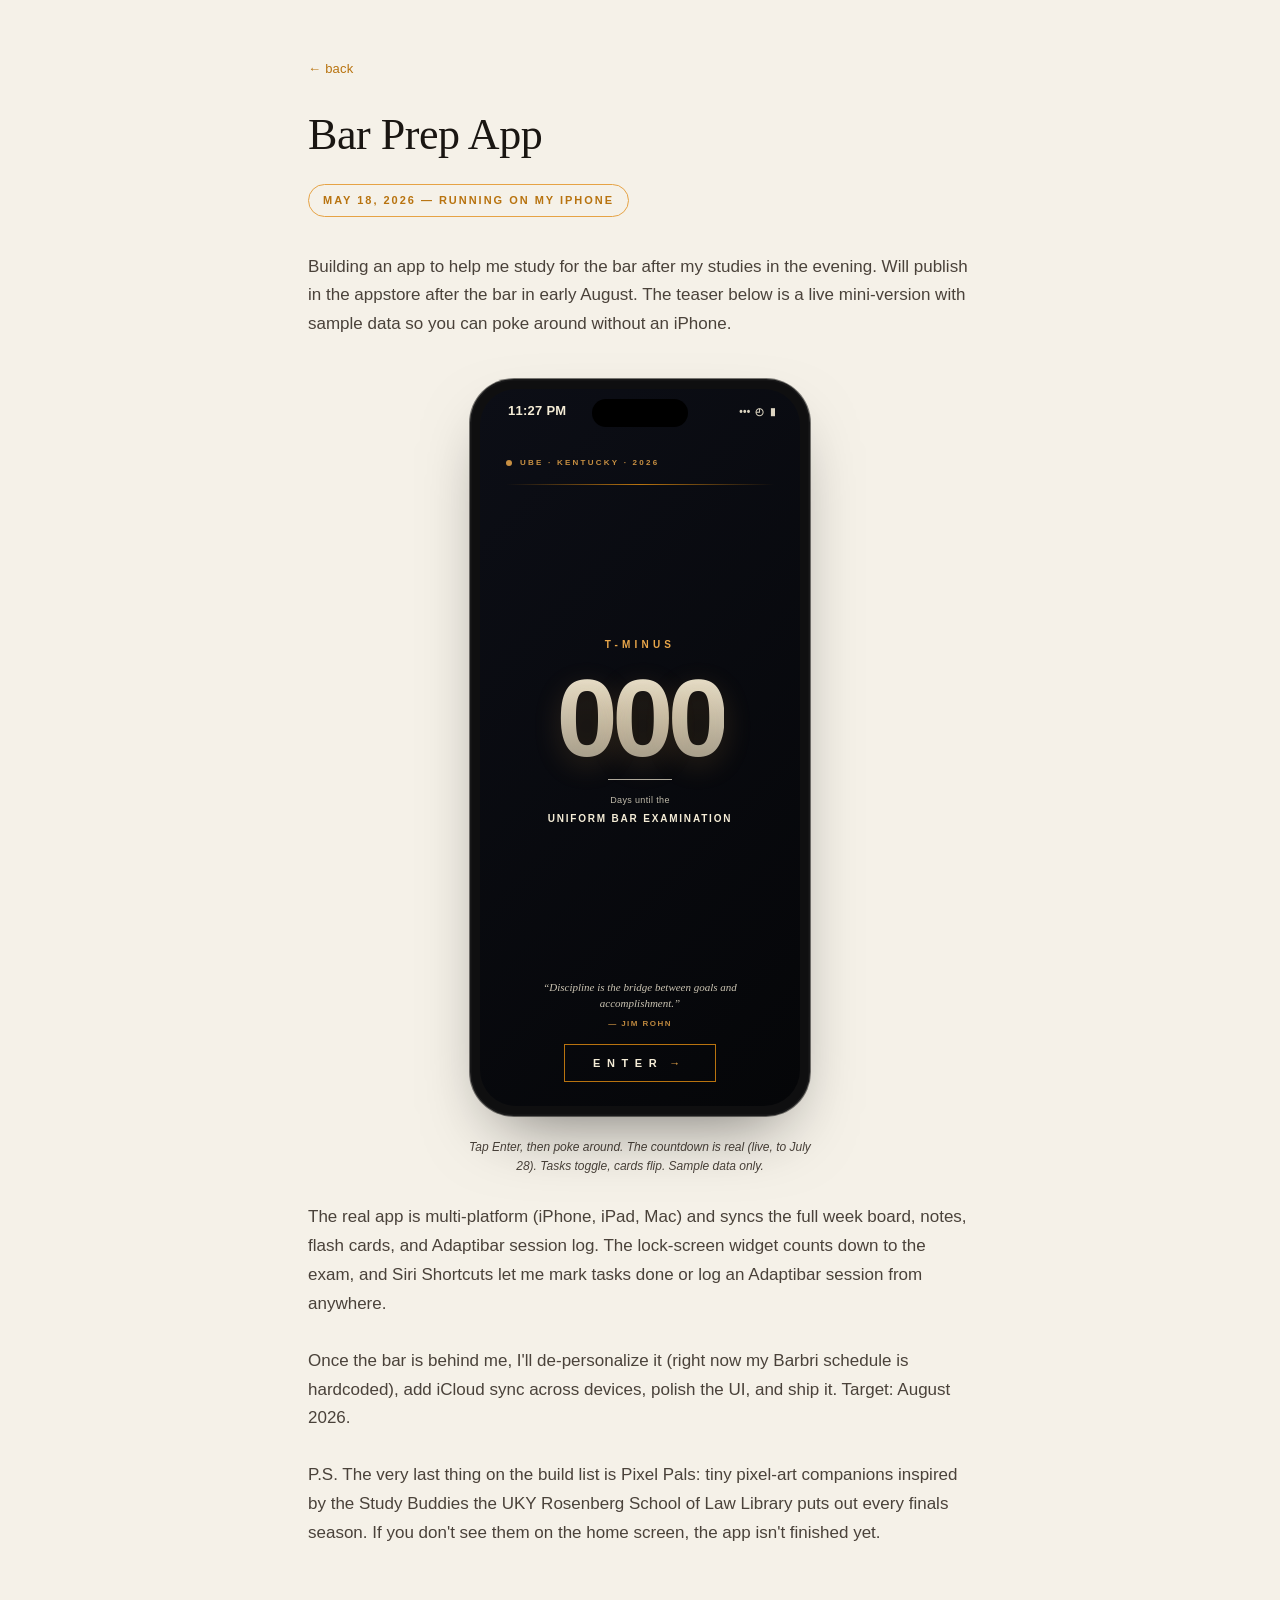
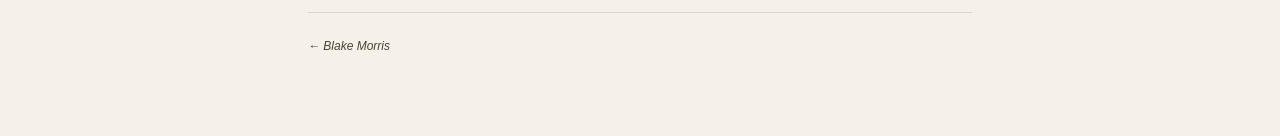
==== commit 8b4c41a3: "Splash Enter button: subtle amber pulse + arrow nudge animation" ====
--- a/bar-prep/index.html
+++ b/bar-prep/index.html
@@ -11,8 +11,8 @@
     <meta property="og:description" content="An app to help me study for the bar exam. Live interactive demo. Will publish in the App Store after July 2026.">
     <meta property="og:url" content="https://blakewmorrisuk.github.io/bar-prep/">
     <meta name="twitter:card" content="summary">
-    <link rel="stylesheet" href="/style.css?v=3">
-    <link rel="stylesheet" href="/bar-prep/teaser.css?v=3">
+    <link rel="stylesheet" href="/style.css?v=4">
+    <link rel="stylesheet" href="/bar-prep/teaser.css?v=4">
 </head>
 <body>
     <main class="page page--sub">
@@ -67,6 +67,6 @@
         </footer>
     </main>
 
-    <script src="/bar-prep/teaser.js?v=3" defer></script>
+    <script src="/bar-prep/teaser.js?v=4" defer></script>
 </body>
 </html>
--- a/style.css
+++ b/style.css
@@ -170,11 +170,11 @@
     margin-top: 96px;
     padding-bottom: 56px;
     text-align: center;
-    font-family: var(--sans);
-    font-weight: 900;
-    font-size: 56px;
-    color: var(--ink);
-    letter-spacing: -0.03em;
+    font-family: "Poiret One", "Iceland", "Avenir Next", sans-serif;
+    font-weight: 400;
+    font-size: 72px;
+    color: var(--ink);
+    letter-spacing: 0.04em;
     line-height: 1;
     -webkit-user-select: none;
     user-select: none;
--- a/bar-prep/teaser.css
+++ b/bar-prep/teaser.css
@@ -265,20 +265,52 @@
     letter-spacing: 0.6em;
     text-transform: uppercase;
     cursor: pointer;
-    transition: background .14s ease, color .14s ease;
-}
-
-.splash-enter:hover {
+    transition: background .14s ease, color .14s ease, border-color .14s ease, box-shadow .14s ease;
+    animation: enter-pulse 2.6s ease-in-out infinite;
+    position: relative;
+}
+
+@keyframes enter-pulse {
+    0%, 100% {
+        border-color: rgba(184, 115, 15, 0.55);
+        box-shadow: 0 0 0 0 rgba(232, 166, 74, 0);
+    }
+    50% {
+        border-color: var(--amber);
+        box-shadow: 0 0 20px 1px rgba(232, 166, 74, 0.22), inset 0 0 12px 0 rgba(232, 166, 74, 0.08);
+    }
+}
+
+.splash-enter:hover,
+.splash-enter:focus-visible {
     background: var(--amber);
     color: #000;
+    border-color: var(--amber);
+    box-shadow: 0 0 28px 3px rgba(232, 166, 74, 0.35);
+    animation-play-state: paused;
+    outline: none;
 }
 
 .splash-enter-arrow {
     color: var(--amber);
     margin-left: 6px;
-}
-
-.splash-enter:hover .splash-enter-arrow { color: #000; }
+    display: inline-block;
+    animation: enter-arrow-nudge 2.6s ease-in-out infinite;
+    transition: color .14s ease, transform .14s ease;
+}
+
+@keyframes enter-arrow-nudge {
+    0%, 55%, 100% { transform: translateX(0); }
+    72%          { transform: translateX(5px); }
+    88%          { transform: translateX(0); }
+}
+
+.splash-enter:hover .splash-enter-arrow,
+.splash-enter:focus-visible .splash-enter-arrow {
+    color: #000;
+    animation-play-state: paused;
+    transform: translateX(0);
+}
 
 /* === Tab screens ============================================== */
 
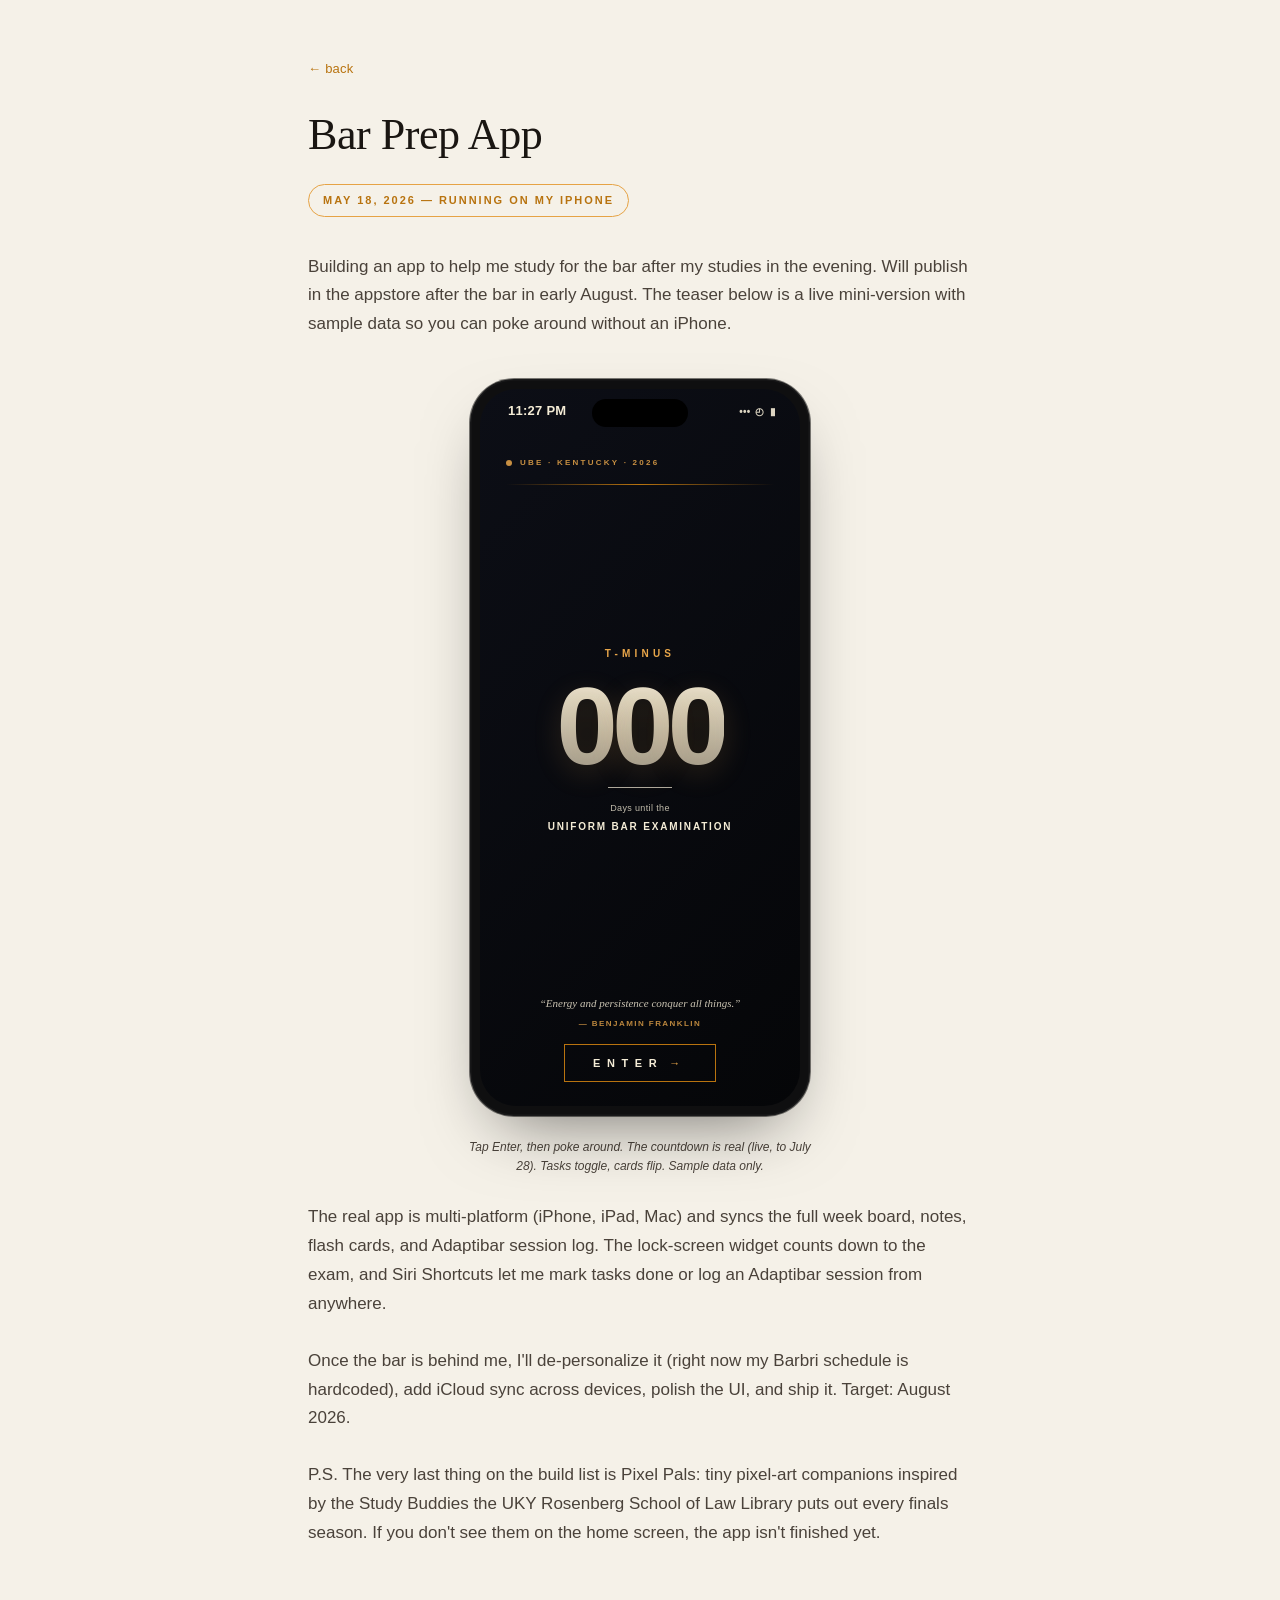
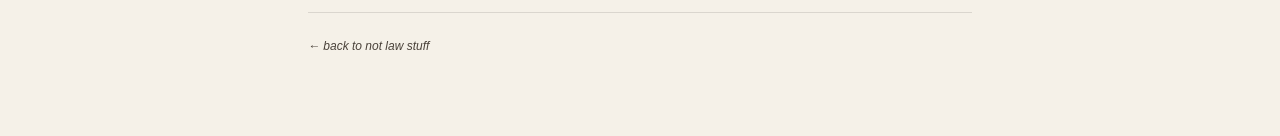
==== commit b8c24f22: "Bar-prep footer back link: 'back to not law stuff'" ====
--- a/bar-prep/index.html
+++ b/bar-prep/index.html
@@ -63,7 +63,7 @@
         <p class="sub-body">P.S. The very last thing on the build list is Pixel Pals: tiny pixel-art companions inspired by the Study Buddies the UKY Rosenberg School of Law Library puts out every finals season. If you don't see them on the home screen, the app isn't finished yet.</p>
 
         <footer class="page-footer">
-            <a href="/" style="color: var(--ink-soft); text-decoration: none;">&larr; Blake Morris</a>
+            <a href="/" style="color: var(--ink-soft); text-decoration: none;">&larr; back to not law stuff</a>
         </footer>
     </main>
 
--- a/style.css
+++ b/style.css
@@ -65,6 +65,13 @@
 h1.name .name-left  { text-align: right; }
 h1.name .name-pivot { text-align: center; }
 h1.name .name-right { text-align: left; }
+
+h1.name .name-period {
+    font-size: 0.6em;
+    opacity: 0.55;
+    margin-left: -0.04em;
+    vertical-align: 0.05em;
+}
 
 .subtitle {
     font-family: var(--serif);
@@ -167,13 +174,14 @@
 }
 
 .m-mark {
-    margin-top: 96px;
-    padding-bottom: 56px;
+    margin-top: 140px;
+    padding-bottom: 4px;
     text-align: center;
-    font-family: "Poiret One", "Iceland", "Avenir Next", sans-serif;
-    font-weight: 400;
-    font-size: 72px;
-    color: var(--ink);
+    font-family: "Cormorant Garamond", "EB Garamond", Georgia, serif;
+    font-weight: 500;
+    font-size: clamp(22px, 4vw, 30px);
+    color: var(--ink);
+    opacity: 0.55;
     letter-spacing: 0.04em;
     line-height: 1;
     -webkit-user-select: none;
